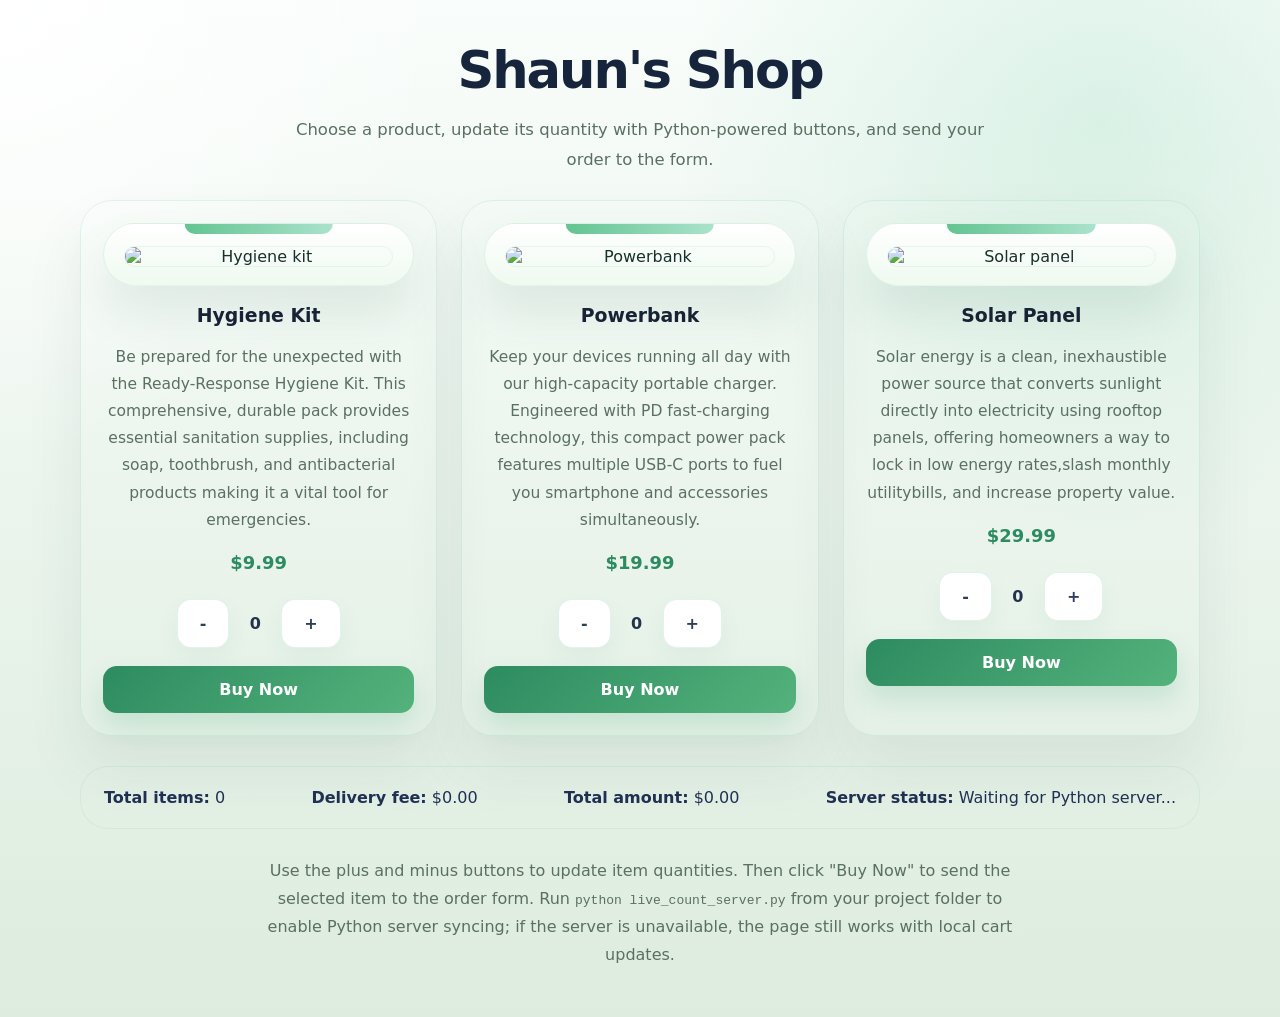
==== homepage.html @ c9cc8994 "Add files via upload" ====
<!DOCTYPE html>
<html lang="en">
<head>
  <meta charset="UTF-8" />
  <meta name="viewport" content="width=device-width, initial-scale=1.0" />
  <title>Easy Shop</title>
  <link rel="stylesheet" href="style.css" />
</head>
<body class="homepage">
  <div class="page-wrapper">
    <section class="hero">
      <h1>Shaun's Shop</h1>
      <p>Choose a product, update its quantity with Python-powered buttons, and send your order to the form.</p>
    </section>

    <div class="products">
      <article class="card" data-item="hygiene">
        <div class="polaroid">
          <img src="pictures//hygiene kit.png" alt="Hygiene kit" />
        </div>
        <h2 class="product-name">Hygiene Kit</h2>
        <p class="product-description">Be prepared for the unexpected with the Ready-Response 
          Hygiene Kit. This comprehensive, durable pack provides essential sanitation supplies,
           including soap, toothbrush, and antibacterial products making it a vital tool for 
           emergencies.</p>
        <p class="price">$9.99</p>
        <div class="quantity-controls">
          <button class="qty-button" data-action="subtract" data-item="hygiene">-</button>
          <span class="count-display" id="qty-hygiene">0</span>
          <button class="qty-button" data-action="add" data-item="hygiene">+</button>
        </div>
        <div class="actions">
          <button class="action-button" onclick="buyNow('hygiene')">Buy Now</button>
        </div>
      </article>

      <article class="card" data-item="powerbank">
        <div class="polaroid">
          <img src="pictures/powerbank.png" alt="Powerbank" />
        </div>
        <h2 class="product-name">Powerbank</h2>
        <p class="product-description">Keep your devices running all day with our high-capacity
           portable charger. Engineered with PD fast-charging technology, this compact power 
           pack features multiple USB-C ports to fuel you smartphone and accessories 
           simultaneously.</p>
        <p class="price">$19.99</p>
        <div class="quantity-controls">
          <button class="qty-button" data-action="subtract" data-item="powerbank">-</button>
          <span class="count-display" id="qty-powerbank">0</span>
          <button class="qty-button" data-action="add" data-item="powerbank">+</button>
        </div>
        <div class="actions">
          <button class="action-button" onclick="buyNow('powerbank')">Buy Now</button>
        </div>
      </article>

      <article class="card" data-item="solar">
        <div class="polaroid">
          <img src="pictures/solar.png" alt="Solar panel" />
        </div>
        <h2 class="product-name">Solar Panel</h2>
        <p class="product-description">Solar energy is a clean, inexhaustible power source that converts 
          sunlight directly into electricity using rooftop panels, offering homeowners a way to lock 
          in low energy rates,slash monthly utilitybills, and increase property value.</p>
        <p class="price">$29.99</p>
        <div class="quantity-controls">
          <button class="qty-button" data-action="subtract" data-item="solar">-</button>
          <span class="count-display" id="qty-solar">0</span>
          <button class="qty-button" data-action="add" data-item="solar">+</button>
        </div>
        <div class="actions">
          <button class="action-button" onclick="buyNow('solar')">Buy Now</button>
        </div>
      </article>
    </div>

    <div class="cart-summary">
      <div>
        <strong>Total items:</strong>
        <span id="cartTotal">0</span>
      </div>
      <div>
        <strong>Delivery fee:</strong>
        <span id="deliveryFee">$0.00</span>
      </div>
      <div>
        <strong>Total amount:</strong>
        <span id="totalAmount">$0.00</span>
      </div>
      <div>
        <strong>Server status:</strong>
        <span id="serverStatus">Waiting for Python server...</span>
      </div>
    </div>

    <p class="note">Use the plus and minus buttons to update item quantities. Then click "Buy Now"
       to send the selected item to the order form. Run <code>python live_count_server.py</code> 
       from your project folder to enable Python server syncing; if the server is unavailable, 
       the page still works with local cart updates.</p>
  </div>

  <script>
    const cartApiUrl = window.location.protocol === 'file:'
      ? 'http://localhost:8000/cart'
      : '/cart';

    const cart = {
      hygiene: 0,
      powerbank: 0,
      solar: 0,
    };

    const itemLabels = {
      hygiene: 'Hygiene Kit',
      powerbank: 'Powerbank',
      solar: 'Solar Panel',
    };

    const statusEl = document.getElementById('serverStatus');
    const totalEl = document.getElementById('cartTotal');
    let serverOnline = null;
    let serverCartTotals = null;

    const itemPrices = {
      hygiene: 9.99,
      powerbank: 19.99,
      solar: 29.99,
    };

    const deliveryRate = 4.99;
    const deliveryThreshold = 0;

    function updateDisplay() {
      const itemCount = cart.hygiene + cart.powerbank + cart.solar;
      const subtotal = (cart.hygiene * itemPrices.hygiene)
        + (cart.powerbank * itemPrices.powerbank)
        + (cart.solar * itemPrices.solar);
      const deliveryFee = itemCount > deliveryThreshold ? deliveryRate : 0;
      const totalAmount = subtotal + deliveryFee;

      totalEl.textContent = serverOnline && serverCartTotals && serverCartTotals.totalItems != null
        ? serverCartTotals.totalItems
        : itemCount;
      document.getElementById('deliveryFee').textContent = serverOnline && serverCartTotals && serverCartTotals.deliveryFee != null
        ? `$${Number(serverCartTotals.deliveryFee).toFixed(2)}`
        : `$${deliveryFee.toFixed(2)}`;
      document.getElementById('totalAmount').textContent = serverOnline && serverCartTotals && serverCartTotals.totalAmount != null
        ? `$${Number(serverCartTotals.totalAmount).toFixed(2)}`
        : `$${totalAmount.toFixed(2)}`;
      document.getElementById('qty-hygiene').textContent = cart.hygiene;
      document.getElementById('qty-powerbank').textContent = cart.powerbank;
      document.getElementById('qty-solar').textContent = cart.solar;
    }

    function setServerStatus(online) {
      serverOnline = online;
      statusEl.textContent = online
        ? 'Python server connected'
        : 'Python server unavailable — using local cart';
    }

    async function sendCartRequest(item, action) {
      try {
        const response = await fetch(`${cartApiUrl}?item=${encodeURIComponent(item)}&action=${encodeURIComponent(action)}`);
        if (!response.ok) throw new Error('Server response not OK');
        const data = await response.json();
        if (data.cart) {
          cart.hygiene = data.cart.hygiene;
          cart.powerbank = data.cart.powerbank;
          cart.solar = data.cart.solar;
        }
        if (data.totalItems != null) {
          serverCartTotals = {
            totalItems: data.totalItems,
            deliveryFee: data.deliveryFee,
            totalAmount: data.totalAmount,
          };
        }
        if (serverOnline !== true) setServerStatus(true);
      } catch (error) {
        if (serverOnline !== false) setServerStatus(false);
        serverCartTotals = null;
        console.warn('Cart request failed:', error);
        if (action === 'add') cart[item] += 1;
        if (action === 'subtract' && cart[item] > 0) cart[item] -= 1;
      }
      updateDisplay();
    }

    function buyNow(item) {
      const quantity = cart[item] || 1;
      window.location.href = `orderform.html?item=${item}&qty=${quantity}`;
    }

    document.querySelectorAll('.qty-button').forEach(button => {
      button.addEventListener('click', () => {
        const item = button.dataset.item;
        const action = button.dataset.action;
        sendCartRequest(item, action);
      });
    });

    updateDisplay();
  </script>
</body>
</html>
---- style.css ----
:root {
  color-scheme: light;
  font-family: "Inter", system-ui, -apple-system, BlinkMacSystemFont, "Segoe UI", sans-serif;
  background: #d8f0df;
  color: #18302c;
  --surface: rgba(255, 255, 255, 0.94);
  --surface-strong: #ffffff;
  --surface-ring: rgba(101, 184, 147, 0.18);
  --text-muted: #5a7062;
  --text-dark: #18302c;
  --primary: #54b37b;
  --primary-strong: #2d8b61;
  --accent: #9bd7b3;
  --accent-soft: #ebf8f1;
}
*, *::before, *::after {
  box-sizing: border-box;
}
html {
  scroll-behavior: smooth;
}
body {
  margin: 0;
  padding: 0;
  min-height: 100vh;
  font-family: inherit;
  background: radial-gradient(circle at top left, rgba(255, 255, 255, 0.96) 0%, transparent 26%),
    radial-gradient(circle at right, rgba(106, 201, 159, 0.16) 0%, transparent 36%),
    linear-gradient(180deg, #eaf7ed 0%, #c9e8d1 100%);
  color: var(--text-dark);
}
body.homepage {
  background: radial-gradient(circle at top left, rgba(255, 255, 255, 0.98) 0%, transparent 28%),
    radial-gradient(circle at 86% 12%, rgba(106, 201, 159, 0.2) 0%, transparent 30%),
    linear-gradient(180deg, #f9fdfb 0%, #ddecde 100%);
}
body.orderform {
  background: linear-gradient(180deg, #f6fbf6 0%, #e7f4ea 100%);
}
button,
input,
select,
textarea,
a {
  font: inherit;
}
button {
  cursor: pointer;
}
.page-wrapper,
.content {
  width: min(1120px, calc(100% - 32px));
  margin: 0 auto;
}
.index-page .content {
  display: grid;
  grid-template-columns: 1fr;
  justify-items: center;
  gap: 32px;
}
.index-page .live-activity-section,
.index-page .panel {
  width: min(100%, 760px);
}
.index-page .live-activity-section .live-activity-cards,
.index-page .panel-inner {
  width: 100%;
}
@media (min-width: 980px) {
  .index-page .content {
    grid-template-columns: minmax(320px, 420px) minmax(0, 1fr);
    justify-items: start;
    align-items: stretch;
  }

  .index-page .live-activity-section,
  .index-page .panel {
    width: auto;
    align-self: stretch;
    height: 100%;
  }

  .live-activity-section,
  .panel {
    display: flex;
    flex-direction: column;
  }

  .live-activity-section {
    max-width: 420px;
  }
}
.page-wrapper {
  padding: 32px 0 48px;
}
.hero {
  text-align: center;
  padding: 12px 0 26px;
}
.hero h1 {
  margin: 0;
  font-size: clamp(2.25rem, 4vw, 3.4rem);
  letter-spacing: -0.04em;
  line-height: 1.04;
  max-width: 920px;
  margin-left: auto;
  margin-right: auto;
  color: #16253c;
}
.hero p {
  margin: 18px auto 0;
  max-width: 720px;
  color: var(--text-muted);
  line-height: 1.78;
  font-size: 1.03rem;
}
.panel {
  background: rgba(255, 255, 255, 0.85);
  border-radius: 32px;
  box-shadow: 0 38px 90px rgba(43, 66, 130, 0.12);
  overflow: hidden;
  border: 1px solid rgba(255, 255, 255, 0.74);
}
.panel-inner {
  display: grid;
  grid-template-columns: 1fr 340px;
  gap: 28px;
  padding: 36px;
}
.index-page .panel-inner {
  grid-template-columns: 1fr;
}
.panel-left {
  padding-right: 16px;
  text-align: center;
}
.panel-left h2,
.card h2,
.form-container h1 {
  margin-top: 0;
}
.panel-left h2 {
  font-size: 2rem;
}
.panel-left p {
  color: var(--text-muted);
  line-height: 1.8;
  margin-bottom: 20px;
}
.site-logo {
  display: block;
  max-width: 180px;
  width: 100%;
  height: auto;
  margin: 20px auto 0;
}
.button,
.action-button,
.submit-button,
.qty-button {
  border: none;
  border-radius: 14px;
  padding: 14px 22px;
  font-weight: 700;
  transition: transform 0.22s ease, background-color 0.22s ease, box-shadow 0.22s ease;
}
.button {
  display: inline-block;
  background: linear-gradient(135deg, var(--primary-strong), var(--primary));
  color: white;
  text-decoration: none;
}
.button:hover,
.action-button:hover,
.submit-button:hover,
.qty-button:hover {
  opacity: 0.98;
  transform: translateY(-1px);
}
.info-card {
  background: rgba(239, 251, 246, 0.94);
  border: 1px solid rgba(101, 184, 147, 0.16);
  border-radius: 22px;
  padding: 26px;
}
.info-card h3 {
  margin: 0 0 14px;
  font-size: 1.3rem;
}
.live-activity-section {
  margin-top: 36px;
}
.section-heading {
  max-width: 760px;
  margin: 0 auto 20px;
  text-align: center;
}
.section-heading .eyebrow {
  display: inline-flex;
  align-items: center;
  justify-content: center;
  padding: 8px 14px;
  border-radius: 999px;
  background: rgba(101, 184, 147, 0.16);
  color: var(--primary-strong);
  font-size: 0.85rem;
  font-weight: 700;
  letter-spacing: 0.06em;
  text-transform: uppercase;
}
.section-heading h2 {
  margin: 14px auto 10px;
  font-size: clamp(1.8rem, 3vw, 2.4rem);
  color: #163e34;
}
.section-heading p {
  margin: 0;
  max-width: 640px;
  color: var(--text-muted);
  line-height: 1.7;
}
.live-activity-cards {
  display: grid;
  gap: 20px;
}
.live-card {
  padding: 28px;
  border-radius: 30px;
  background: linear-gradient(180deg, #fbfffb 0%, #eaf7ec 100%);
  border: 1px solid rgba(101, 184, 147, 0.16);
  box-shadow: 0 24px 54px rgba(47, 100, 79, 0.08);
}
.live-card-top {
  display: flex;
  justify-content: space-between;
  align-items: flex-start;
  gap: 14px;
  margin-bottom: 20px;
}
.live-card-top h3 {
  margin: 0;
  font-size: 1.18rem;
  color: #184137;
}
.activity-badge {
  display: inline-flex;
  align-items: center;
  padding: 7px 14px;
  border-radius: 999px;
  background: rgba(101, 184, 147, 0.18);
  color: var(--primary-strong);
  font-size: 0.82rem;
  font-weight: 700;
  letter-spacing: 0.04em;
  text-transform: uppercase;
}
.live-metric {
  display: flex;
  justify-content: space-between;
  align-items: center;
  gap: 12px;
  padding: 18px;
  background: #ffffff;
  border-radius: 22px;
  border: 1px solid rgba(101, 184, 147, 0.12);
}
.live-metric strong {
  font-size: 2.5rem;
  color: var(--primary-strong);
}
.metric-icon {
  font-size: 1.8rem;
}
.metric {
  display: flex;
  justify-content: space-between;
  align-items: center;
  margin-bottom: 16px;
  padding: 18px 20px;
  background: white;
  border-radius: 18px;
  border: 1px solid #dfe6f6;
}
.metric strong {
  font-size: 2rem;
  color: #20448b;
}
.metric span {
  color: #5a6f8c;
  display: block;
  margin-top: 4px;
  font-size: 0.95rem;
}
.footer {
  text-align: center;
  color: #6b7b96;
  font-size: 0.95rem;
  padding: 18px 0 6px;
}
.products {
  display: grid;
  gap: 24px;
  grid-template-columns: repeat(3, minmax(0, 1fr));
}
.card {
  border-radius: 32px;
  padding: 22px;
  box-shadow: 0 32px 60px rgba(33, 80, 72, 0.08);
  border: 1px solid rgba(108, 190, 159, 0.17);
  display: flex;
  flex-direction: column;
  align-items: stretch;
  gap: 18px;
  transition: transform 0.25s ease, box-shadow 0.25s ease;
}
.card:hover {
  transform: translateY(-6px);
  box-shadow: 0 42px 78px rgba(30, 57, 118, 0.14);
}
.polaroid {
  width: 100%;
  padding: 22px 20px 18px;
  background: linear-gradient(180deg, #ffffff 0%, #effaf0 100%);
  border: 1px solid rgba(101, 184, 147, 0.16);
  border-radius: 34px;
  box-shadow: 0 26px 46px rgba(58, 109, 89, 0.11);
  text-align: center;
  position: relative;
  overflow: hidden;
}
.polaroid::before {
  content: '';
  position: absolute;
  left: 50%;
  top: 0;
  transform: translateX(-50%);
  width: 48%;
  height: 10px;
  border-radius: 0 0 999px 999px;
  background: linear-gradient(90deg, rgba(86, 191, 136, 0.92), rgba(166, 225, 201, 0.95));
}
.polaroid img {
  width: 100%;
  max-height: 240px;
  object-fit: contain;
  display: block;
  border-radius: 28px;
  border: 1px solid rgba(101, 184, 147, 0.12);
}
.polaroid p {
  margin: 14px 0 0;
  font-weight: 700;
  color: var(--text-dark);
  font-size: 1rem;
  letter-spacing: 0.01em;
}
.product-name {
  font-size: 1.18rem;
  margin: 0;
  color: #172033;
  text-align: center;
}
.product-description {
  margin: 0;
  text-align: center;
  color: var(--text-muted);
  line-height: 1.75;
  font-size: 0.97rem;
  min-height: 110px;
  display: flex;
  align-items: center;
  justify-content: center;
}
.price {
  margin: 0;
  color: var(--primary-strong);
  font-size: 1.12rem;
  font-weight: 700;
  text-align: center;
  width: 100%;
}
.quantity-controls {
  display: flex;
  align-items: center;
  justify-content: center;
  gap: 10px;
  margin-top: 8px;
}
.qty-button {
  min-width: 42px;
  background: white;
  color: #2d3e5c;
  border: 1px solid rgba(101, 184, 147, 0.18);
  box-shadow: 0 10px 20px rgba(101, 184, 147, 0.08);
}
.count-display {
  min-width: 32px;
  text-align: center;
  font-weight: 700;
  color: #24324d;
}
.actions {
  width: 100%;
  display: grid;
  gap: 10px;
}
.action-button {
  width: 100%;
  background: linear-gradient(135deg, var(--primary-strong), var(--primary));
  color: white;
  box-shadow: 0 14px 24px rgba(101, 184, 147, 0.24);
}
.action-button.buy-now {
  background: linear-gradient(135deg, #26966a, #4cb488);
}
.cart-summary {
  margin-top: 30px;
  padding: 22px 24px;
  border-radius: 28px;
  display: flex;
  justify-content: space-between;
  align-items: center;
  gap: 16px;
  color: #1f3053;
  box-shadow: inset 0 0 0 1px rgba(101, 184, 147, 0.12);
}
.note {
  margin: 28px auto 0;
  max-width: 760px;
  color: var(--text-muted);
  text-align: center;
  line-height: 1.75;
}
.warning {
  color: #9b3b3b;
}
.form-container {
  width: min(100%, 680px);
  margin: 0 auto;
  background: rgba(255, 255, 255, 0.96);
  border-radius: 32px;
  padding: 36px 34px;
  box-shadow: 0 30px 80px rgba(33, 57, 104, 0.12);
  border: 1px solid rgba(255, 255, 255, 0.85);
}
.order-dialog {
  position: fixed;
  inset: 0;
  background: rgba(19, 41, 33, 0.42);
  display: grid;
  place-items: center;
  padding: 22px;
  z-index: 20;
}
.order-dialog-card {
  width: min(100%, 420px);
  background: var(--surface-strong);
  border-radius: 28px;
  padding: 32px 28px;
  box-shadow: 0 24px 64px rgba(13, 38, 31, 0.18);
  border: 1px solid rgba(101, 184, 147, 0.18);
  text-align: center;
}
.dialog-title {
  margin: 0 0 12px;
  font-size: 1.75rem;
  color: #184137;
}
.dialog-text {
  margin: 0 0 24px;
  color: #4f6e61;
  line-height: 1.75;
}
.order-dialog-card .action-button {
  min-width: 160px;
  padding: 14px 22px;
  background: linear-gradient(135deg, #2d8b61, #54b37b);
  box-shadow: 0 14px 24px rgba(101, 184, 147, 0.22);
}
.form-header {
  text-align: center;
  margin-bottom: 28px;
}
.eyebrow {
  display: inline-flex;
  align-items: center;
  justify-content: center;
  padding: 8px 14px;
  border-radius: 999px;
  background: rgba(101, 184, 147, 0.14);
  color: #2d6d53;
  font-size: 0.9rem;
  font-weight: 700;
  letter-spacing: 0.02em;
  text-transform: uppercase;
}
.form-header h1 {
  margin: 18px auto 12px;
  font-size: clamp(2rem, 3vw, 2.75rem);
  color: #184137;
}
.form-header p {
  margin: 0 auto;
  max-width: 520px;
  color: #556b60;
  line-height: 1.7;
}
.form-container h1 {
  display: none;
}
.selected-item {
  margin: 0 0 24px;
  padding: 18px 22px;
  border-radius: 22px;
  background: #eef8f1;
  border: 1px solid rgba(101, 184, 147, 0.24);
  color: #1f3d32;
  font-weight: 600;
}
.product-info {
  margin-bottom: 20px;
  padding: 18px 20px;
  border-radius: 18px;
  background: #f3fbf5;
  border: 1px solid rgba(101, 184, 147, 0.2);
}
.price-label,
.total-label {
  margin: 10px 0;
  font-weight: 700;
  color: #1f3053;
}
.hidden {
  display: none;
}
.form-grid {
  display: grid;
  grid-template-columns: repeat(2, minmax(0, 1fr));
  gap: 16px;
}
.form-group {
  margin-bottom: 18px;
}
label {
  display: block;
  margin-bottom: 10px;
  font-weight: 600;
  color: #375748;
}
input[type="text"],
input[type="email"],
input[type="tel"],
textarea,
select {
  width: 100%;
  padding: 14px 16px;
  border: 1px solid #cddad2;
  border-radius: 16px;
  font-size: 15px;
  color: #234239;
  box-sizing: border-box;
  transition: border-color 0.2s ease, box-shadow 0.2s ease;
}
input:focus,
textarea:focus,
select:focus {
  outline: none;
  border-color: #54b37b;
  box-shadow: 0 0 0 4px rgba(101, 184, 147, 0.16);
}
textarea {
  min-height: 110px;
  resize: vertical;
}
.submit-button {
  width: 100%;
  padding: 16px;
  cursor: pointer;
  background: linear-gradient(135deg, #329969, #57c18f);
  color: white;
  font-size: 16px;
  box-shadow: 0 16px 28px rgba(50, 153, 105, 0.18);
}
@media (max-width: 900px) {
  .products {
    grid-template-columns: repeat(2, minmax(0, 1fr));
  }
}
@media (max-width: 780px) {
  .panel-inner {
    grid-template-columns: 1fr;
  }
  .hero {
    padding: 32px 20px 20px;
  }
}
@media (max-width: 650px) {
  .page-wrapper,
  .content {
    width: min(100%, calc(100% - 24px));
  }
  .products {
    grid-template-columns: 1fr;
  }
  .cart-summary {
    flex-direction: column;
    text-align: center;
  }
}
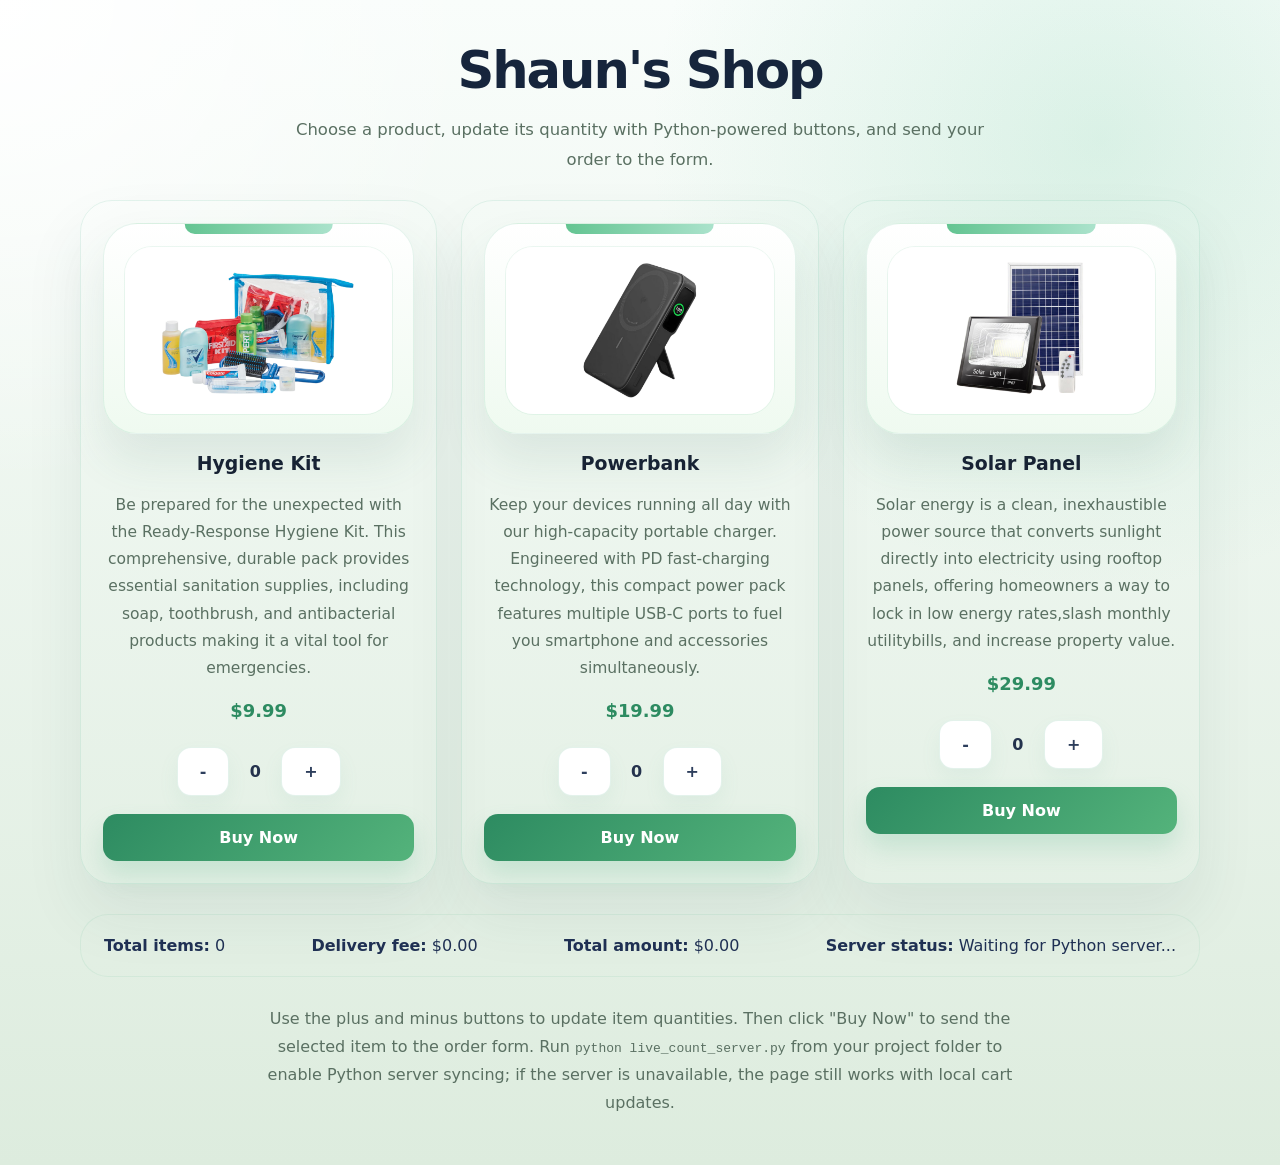
==== commit ec6f1cc6: "Update homepage.html" ====
--- a/homepage.html
+++ b/homepage.html
@@ -16,7 +16,7 @@
     <div class="products">
       <article class="card" data-item="hygiene">
         <div class="polaroid">
-          <img src="pictures//hygiene kit.png" alt="Hygiene kit" />
+          <img src="pictures/hygiene kit.png" alt="Hygiene kit" />
         </div>
         <h2 class="product-name">Hygiene Kit</h2>
         <p class="product-description">Be prepared for the unexpected with the Ready-Response 
@@ -203,4 +203,4 @@
     updateDisplay();
   </script>
 </body>
-</html>+</html>
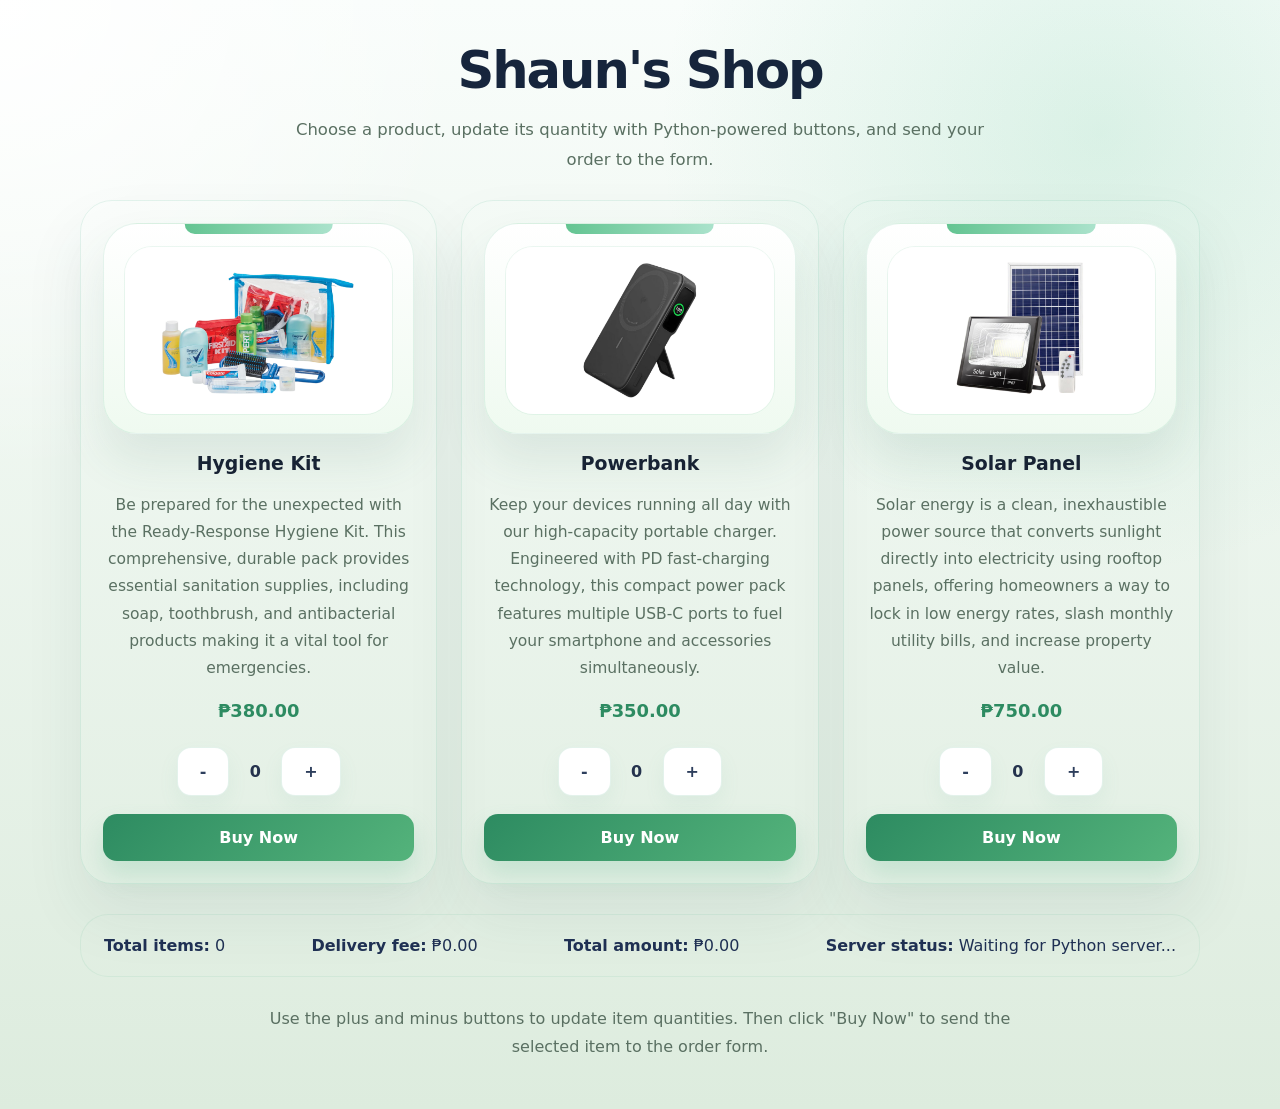
==== commit 7f6b464e: "Revise product prices and enhance buyNow functionality Updated product prices and improved buyNow fu" ====
--- a/homepage.html
+++ b/homepage.html
@@ -19,11 +19,8 @@
           <img src="pictures/hygiene kit.png" alt="Hygiene kit" />
         </div>
         <h2 class="product-name">Hygiene Kit</h2>
-        <p class="product-description">Be prepared for the unexpected with the Ready-Response 
-          Hygiene Kit. This comprehensive, durable pack provides essential sanitation supplies,
-           including soap, toothbrush, and antibacterial products making it a vital tool for 
-           emergencies.</p>
-        <p class="price">$9.99</p>
+        <p class="product-description">Be prepared for the unexpected with the Ready-Response Hygiene Kit. This comprehensive, durable pack provides essential sanitation supplies, including soap, toothbrush, and antibacterial products making it a vital tool for emergencies.</p>
+        <p class="price">₱380.00</p>
         <div class="quantity-controls">
           <button class="qty-button" data-action="subtract" data-item="hygiene">-</button>
           <span class="count-display" id="qty-hygiene">0</span>
@@ -39,11 +36,8 @@
           <img src="pictures/powerbank.png" alt="Powerbank" />
         </div>
         <h2 class="product-name">Powerbank</h2>
-        <p class="product-description">Keep your devices running all day with our high-capacity
-           portable charger. Engineered with PD fast-charging technology, this compact power 
-           pack features multiple USB-C ports to fuel you smartphone and accessories 
-           simultaneously.</p>
-        <p class="price">$19.99</p>
+        <p class="product-description">Keep your devices running all day with our high-capacity portable charger. Engineered with PD fast-charging technology, this compact power pack features multiple USB-C ports to fuel your smartphone and accessories simultaneously.</p>
+        <p class="price">₱350.00</p>
         <div class="quantity-controls">
           <button class="qty-button" data-action="subtract" data-item="powerbank">-</button>
           <span class="count-display" id="qty-powerbank">0</span>
@@ -59,10 +53,8 @@
           <img src="pictures/solar.png" alt="Solar panel" />
         </div>
         <h2 class="product-name">Solar Panel</h2>
-        <p class="product-description">Solar energy is a clean, inexhaustible power source that converts 
-          sunlight directly into electricity using rooftop panels, offering homeowners a way to lock 
-          in low energy rates,slash monthly utilitybills, and increase property value.</p>
-        <p class="price">$29.99</p>
+        <p class="product-description">Solar energy is a clean, inexhaustible power source that converts sunlight directly into electricity using rooftop panels, offering homeowners a way to lock in low energy rates, slash monthly utility bills, and increase property value.</p>
+        <p class="price">₱750.00</p>
         <div class="quantity-controls">
           <button class="qty-button" data-action="subtract" data-item="solar">-</button>
           <span class="count-display" id="qty-solar">0</span>
@@ -81,11 +73,11 @@
       </div>
       <div>
         <strong>Delivery fee:</strong>
-        <span id="deliveryFee">$0.00</span>
+        <span id="deliveryFee">₱0.00</span>
       </div>
       <div>
         <strong>Total amount:</strong>
-        <span id="totalAmount">$0.00</span>
+        <span id="totalAmount">₱0.00</span>
       </div>
       <div>
         <strong>Server status:</strong>
@@ -93,10 +85,7 @@
       </div>
     </div>
 
-    <p class="note">Use the plus and minus buttons to update item quantities. Then click "Buy Now"
-       to send the selected item to the order form. Run <code>python live_count_server.py</code> 
-       from your project folder to enable Python server syncing; if the server is unavailable, 
-       the page still works with local cart updates.</p>
+    <p class="note">Use the plus and minus buttons to update item quantities. Then click "Buy Now" to send the selected item to the order form.</p>
   </div>
 
   <script>
@@ -110,21 +99,15 @@
       solar: 0,
     };
 
-    const itemLabels = {
-      hygiene: 'Hygiene Kit',
-      powerbank: 'Powerbank',
-      solar: 'Solar Panel',
-    };
-
     const statusEl = document.getElementById('serverStatus');
     const totalEl = document.getElementById('cartTotal');
     let serverOnline = null;
     let serverCartTotals = null;
 
     const itemPrices = {
-      hygiene: 9.99,
-      powerbank: 19.99,
-      solar: 29.99,
+      hygiene: 380.00,
+      powerbank: 350.00,
+      solar: 750.00,
     };
 
     const deliveryRate = 4.99;
@@ -132,21 +115,29 @@
 
     function updateDisplay() {
       const itemCount = cart.hygiene + cart.powerbank + cart.solar;
-      const subtotal = (cart.hygiene * itemPrices.hygiene)
-        + (cart.powerbank * itemPrices.powerbank)
-        + (cart.solar * itemPrices.solar);
+
+      const subtotal =
+        cart.hygiene * itemPrices.hygiene +
+        cart.powerbank * itemPrices.powerbank +
+        cart.solar * itemPrices.solar;
+
       const deliveryFee = itemCount > deliveryThreshold ? deliveryRate : 0;
       const totalAmount = subtotal + deliveryFee;
 
       totalEl.textContent = serverOnline && serverCartTotals && serverCartTotals.totalItems != null
         ? serverCartTotals.totalItems
         : itemCount;
-      document.getElementById('deliveryFee').textContent = serverOnline && serverCartTotals && serverCartTotals.deliveryFee != null
-        ? `$${Number(serverCartTotals.deliveryFee).toFixed(2)}`
-        : `$${deliveryFee.toFixed(2)}`;
-      document.getElementById('totalAmount').textContent = serverOnline && serverCartTotals && serverCartTotals.totalAmount != null
-        ? `$${Number(serverCartTotals.totalAmount).toFixed(2)}`
-        : `$${totalAmount.toFixed(2)}`;
+
+      document.getElementById('deliveryFee').textContent =
+        serverOnline && serverCartTotals && serverCartTotals.deliveryFee != null
+          ? `₱${Number(serverCartTotals.deliveryFee).toFixed(2)}`
+          : `₱${deliveryFee.toFixed(2)}`;
+
+      document.getElementById('totalAmount').textContent =
+        serverOnline && serverCartTotals && serverCartTotals.totalAmount != null
+          ? `₱${Number(serverCartTotals.totalAmount).toFixed(2)}`
+          : `₱${totalAmount.toFixed(2)}`;
+
       document.getElementById('qty-hygiene').textContent = cart.hygiene;
       document.getElementById('qty-powerbank').textContent = cart.powerbank;
       document.getElementById('qty-solar').textContent = cart.solar;
@@ -163,12 +154,15 @@
       try {
         const response = await fetch(`${cartApiUrl}?item=${encodeURIComponent(item)}&action=${encodeURIComponent(action)}`);
         if (!response.ok) throw new Error('Server response not OK');
+
         const data = await response.json();
+
         if (data.cart) {
           cart.hygiene = data.cart.hygiene;
           cart.powerbank = data.cart.powerbank;
           cart.solar = data.cart.solar;
         }
+
         if (data.totalItems != null) {
           serverCartTotals = {
             totalItems: data.totalItems,
@@ -176,20 +170,41 @@
             totalAmount: data.totalAmount,
           };
         }
+
         if (serverOnline !== true) setServerStatus(true);
       } catch (error) {
         if (serverOnline !== false) setServerStatus(false);
         serverCartTotals = null;
-        console.warn('Cart request failed:', error);
+
         if (action === 'add') cart[item] += 1;
         if (action === 'subtract' && cart[item] > 0) cart[item] -= 1;
       }
+
       updateDisplay();
     }
 
-    function buyNow(item) {
-      const quantity = cart[item] || 1;
-      window.location.href = `orderform.html?item=${item}&qty=${quantity}`;
+    function buyNow() {
+      const params = new URLSearchParams();
+
+      params.set('hygiene', cart.hygiene);
+      params.set('powerbank', cart.powerbank);
+      params.set('solar', cart.solar);
+
+      const totalItems = cart.hygiene + cart.powerbank + cart.solar;
+
+      const subtotal =
+        cart.hygiene * itemPrices.hygiene +
+        cart.powerbank * itemPrices.powerbank +
+        cart.solar * itemPrices.solar;
+
+      const deliveryFee = totalItems > 0 ? deliveryRate : 0;
+      const totalAmount = subtotal + deliveryFee;
+
+      params.set('totalItems', totalItems);
+      params.set('deliveryFee', deliveryFee.toFixed(2));
+      params.set('totalAmount', totalAmount.toFixed(2));
+
+      window.location.href = `orderform.html?${params.toString()}`;
     }
 
     document.querySelectorAll('.qty-button').forEach(button => {
